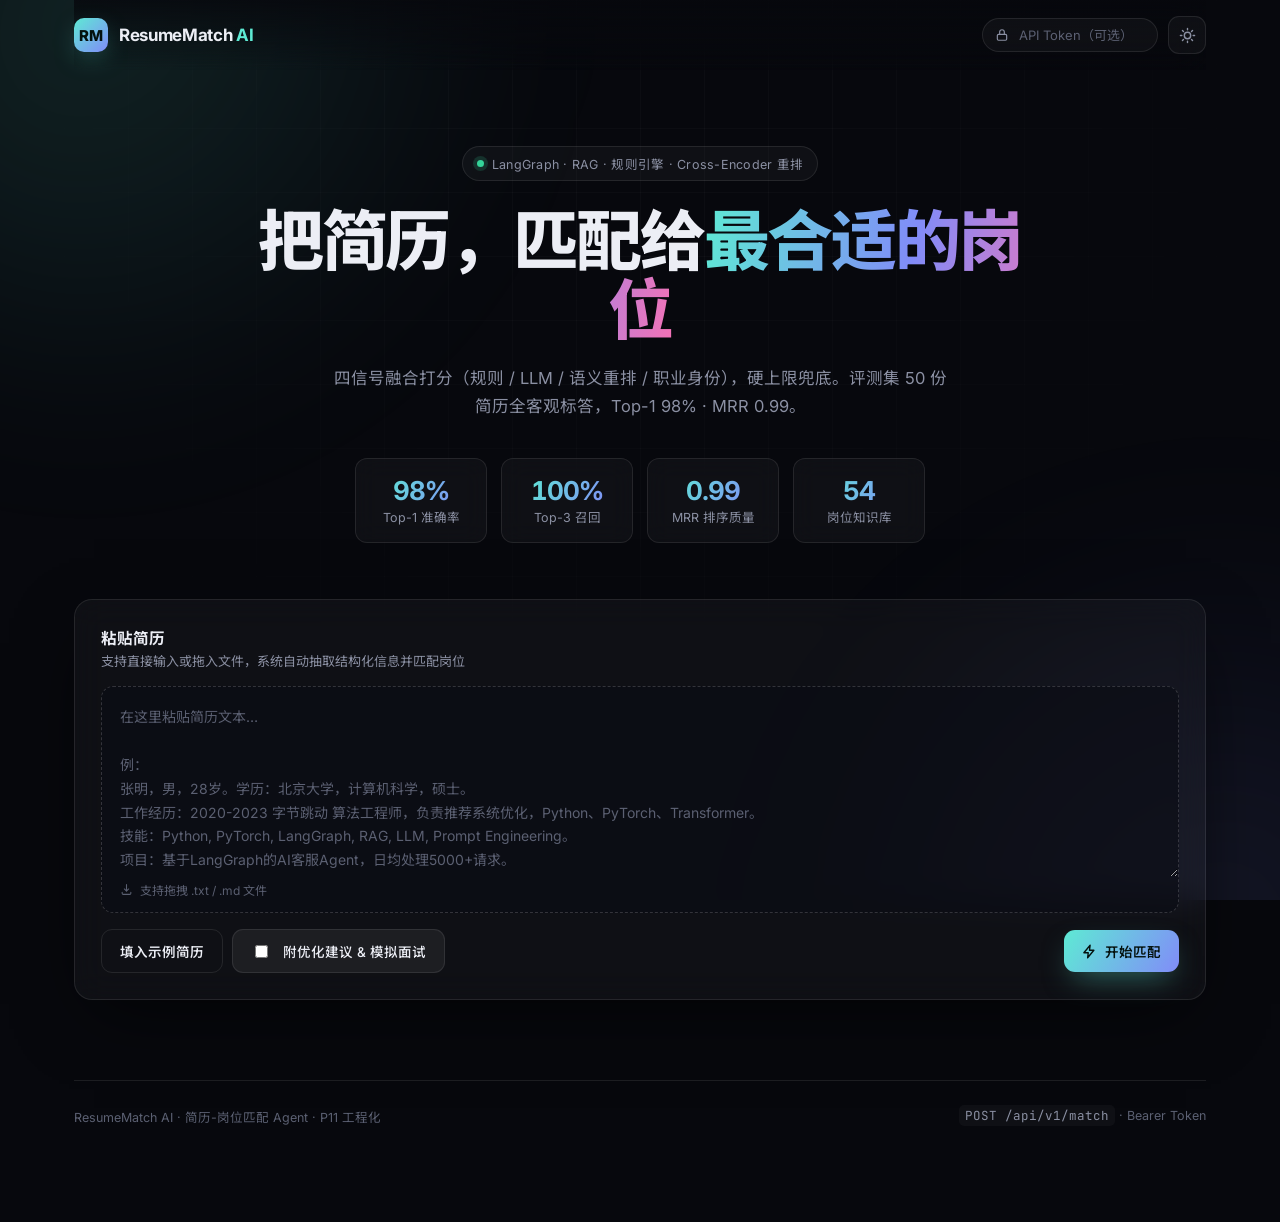
==== static/index.html @ 5d79029e "feat: P11 工程化落地——结构化API+鉴权+惊艳前端+Docker一键部署 - /api/v1/match 结构化接口(候选人画像+岗位排行+四信号明细) - Bearer Token鉴权(" ====
<!DOCTYPE html>
<html lang="zh-CN" data-theme="dark">
<head>
  <meta charset="UTF-8">
  <meta name="viewport" content="width=device-width, initial-scale=1.0">
  <title>ResumeMatch AI · 简历岗位智能匹配</title>
  <meta name="description" content="LangGraph + RAG + 规则引擎 + cross-encoder 重排的简历岗位匹配 Agent。Top-1 98% · MRR 0.99。">
  <link rel="preconnect" href="https://fonts.googleapis.com">
  <link rel="preconnect" href="https://fonts.gstatic.com" crossorigin>
  <link href="https://fonts.googleapis.com/css2?family=Inter:wght@400;500;600;700;800&family=JetBrains+Mono:wght@400;500&family=Noto+Sans+SC:wght@400;500;700;800&display=swap" rel="stylesheet">
  <link rel="stylesheet" href="/static/styles.css">
  <link rel="icon" href="data:image/svg+xml,%3Csvg xmlns='http://www.w3.org/2000/svg' viewBox='0 0 32 32'%3E%3Crect width='32' height='32' rx='8' fill='%23070708'/%3E%3Cpath d='M9 22V10l7 8 7-8v12' stroke='%235eead4' stroke-width='2.4' fill='none' stroke-linecap='round' stroke-linejoin='round'/%3E%3C/svg%3E">
</head>
<body>

<div class="aurora"></div>
<div class="grid-overlay"></div>

<div class="shell">

  <!-- Nav -->
  <nav class="nav">
    <div class="brand">
      <div class="brand-mark">RM</div>
      <span>ResumeMatch <span style="color:var(--accent)">AI</span></span>
    </div>
    <div class="nav-actions">
      <div class="token-field" id="tokenField">
        <svg width="14" height="14" viewBox="0 0 24 24" fill="none" stroke="currentColor" stroke-width="2" stroke-linecap="round"><rect x="4" y="11" width="16" height="10" rx="2"/><path d="M8 11V7a4 4 0 0 1 8 0v4"/></svg>
        <input id="tokenInput" type="password" placeholder="API Token（可选）" autocomplete="off">
      </div>
      <button class="icon-btn" id="themeBtn" title="切换主题">
        <svg width="17" height="17" viewBox="0 0 24 24" fill="none" stroke="currentColor" stroke-width="2" stroke-linecap="round"><circle cx="12" cy="12" r="4.5"/><path d="M12 2v2m0 16v2M4.9 4.9l1.4 1.4m11.4 11.4 1.4 1.4M2 12h2m16 0h2M4.9 19.1l1.4-1.4M17.7 6.3l1.4-1.4"/></svg>
      </button>
    </div>
  </nav>

  <!-- Hero -->
  <header class="hero">
    <div class="eyebrow"><span class="dot"></span> LangGraph · RAG · 规则引擎 · Cross-Encoder 重排</div>
    <h1>把简历，匹配给<span class="gradient-text">最合适的岗位</span></h1>
    <p>四信号融合打分（规则 / LLM / 语义重排 / 职业身份），硬上限兜底。评测集 50 份简历全客观标答，Top-1 98% · MRR 0.99。</p>
    <div class="stats">
      <div class="stat"><b>98%</b><span>Top-1 准确率</span></div>
      <div class="stat"><b>100%</b><span>Top-3 召回</span></div>
      <div class="stat"><b>0.99</b><span>MRR 排序质量</span></div>
      <div class="stat"><b>54</b><span>岗位知识库</span></div>
    </div>
  </header>

  <!-- Input panel -->
  <section class="card panel">
    <div class="panel-head">
      <div>
        <div class="panel-title">粘贴简历</div>
        <div class="panel-sub">支持直接输入或拖入文件，系统自动抽取结构化信息并匹配岗位</div>
      </div>
    </div>

    <div class="dropzone" id="dropzone">
      <textarea id="resumeInput" placeholder="在这里粘贴简历文本…&#10;&#10;例：&#10;张明，男，28岁。学历：北京大学，计算机科学，硕士。&#10;工作经历：2020-2023 字节跳动 算法工程师，负责推荐系统优化，Python、PyTorch、Transformer。&#10;技能：Python, PyTorch, LangGraph, RAG, LLM, Prompt Engineering。&#10;项目：基于LangGraph的AI客服Agent，日均处理5000+请求。"></textarea>
      <div class="drop-hint">
        <svg width="13" height="13" viewBox="0 0 24 24" fill="none" stroke="currentColor" stroke-width="2" stroke-linecap="round"><path d="M12 3v12m0 0-4-4m4 4 4-4"/><path d="M4 17v2a2 2 0 0 0 2 2h12a2 2 0 0 0 2-2v-2"/></svg>
        支持拖拽 .txt / .md 文件
      </div>
    </div>

    <div class="toolbar">
      <div class="toolbar-left">
        <button class="btn btn-ghost" id="sampleBtn" type="button">填入示例简历</button>
        <label class="btn" style="font-weight:500">
          <input type="checkbox" id="adviceToggle" style="accent-color:var(--accent)">
          &nbsp;附优化建议 & 模拟面试
        </label>
      </div>
      <button class="btn btn-primary" id="matchBtn">
        <svg width="15" height="15" viewBox="0 0 24 24" fill="none" stroke="currentColor" stroke-width="2.2" stroke-linecap="round" stroke-linejoin="round"><path d="M13 2 3 14h7l-1 8 10-12h-7l1-8Z"/></svg>
        开始匹配
      </button>
    </div>
  </section>

  <!-- Results -->
  <section id="results">
    <div class="section-label">候选人画像</div>
    <div class="card candidate" id="candidateCard" style="display:none"></div>

    <div class="section-label">岗位匹配排行</div>
    <div class="matches" id="matchesList"></div>

    <div class="tabs" id="adviceTabs" style="display:none">
      <button class="tab active" data-panel="advice">简历优化建议</button>
      <button class="tab" data-panel="interview">模拟面试题</button>
      <button class="tab" data-panel="debug">信号明细</button>
    </div>
    <div class="card tab-panel active" id="panel-advice"></div>
    <div class="card tab-panel" id="panel-interview"></div>
    <div class="card tab-panel" id="panel-debug"></div>
  </section>

  <footer class="footer">
    <span>ResumeMatch AI · 简历-岗位匹配 Agent · P11 工程化</span>
    <span><code>POST /api/v1/match</code> · Bearer Token</span>
  </footer>
</div>

<div class="toast" id="toast"></div>

<svg width="0" height="0" style="position:absolute">
  <defs>
    <linearGradient id="scoreGrad" x1="0%" y1="0%" x2="100%" y2="100%">
      <stop offset="0%" stop-color="#5eead4"/>
      <stop offset="100%" stop-color="#818cf8"/>
    </linearGradient>
  </defs>
</svg>

<script src="/static/app.js"></script>
</body>
</html>
---- static/styles.css ----
/* ============================================================
   ResumeMatch AI — Design System
   Aesthetic: Linear / Vercel / shadcn inspired
   Dark-first, glassmorphism, gradient mesh, motion.
   ============================================================ */

:root {
  --bg: #07080d;
  --bg-2: #0b0d15;
  --surface: rgba(255, 255, 255, 0.035);
  --surface-2: rgba(255, 255, 255, 0.06);
  --border: rgba(255, 255, 255, 0.09);
  --border-strong: rgba(255, 255, 255, 0.16);
  --text: #eceef5;
  --muted: #8b90a3;
  --faint: #5b6072;
  --accent: #5eead4;
  --accent-2: #818cf8;
  --accent-3: #f472b6;
  --success: #34d399;
  --warn: #fbbf24;
  --danger: #f87171;
  --radius: 18px;
  --radius-sm: 12px;
  --shadow: 0 24px 70px -20px rgba(0, 0, 0, 0.75);
  --font: "Inter", "Noto Sans SC", system-ui, -apple-system, sans-serif;
  --mono: "JetBrains Mono", ui-monospace, monospace;
}

[data-theme="light"] {
  --bg: #f6f7fb;
  --bg-2: #eef0f7;
  --surface: rgba(255, 255, 255, 0.72);
  --surface-2: rgba(255, 255, 255, 0.9);
  --border: rgba(15, 20, 40, 0.09);
  --border-strong: rgba(15, 20, 40, 0.16);
  --text: #12141c;
  --muted: #5c6172;
  --faint: #8a8fa0;
  --accent: #0d9488;
  --accent-2: #4f46e5;
  --accent-3: #db2777;
  --shadow: 0 24px 60px -24px rgba(20, 30, 60, 0.25);
}

* { box-sizing: border-box; }

html, body { height: 100%; }

body {
  margin: 0;
  font-family: var(--font);
  background: var(--bg);
  color: var(--text);
  -webkit-font-smoothing: antialiased;
  overflow-x: hidden;
  transition: background 0.4s ease, color 0.4s ease;
}

/* ---------- ambient background ---------- */
.aurora {
  position: fixed;
  inset: 0;
  z-index: -2;
  overflow: hidden;
  pointer-events: none;
}
.aurora::before,
.aurora::after {
  content: "";
  position: absolute;
  width: 60vw;
  height: 60vw;
  border-radius: 50%;
  filter: blur(90px);
  opacity: 0.5;
  animation: drift 22s ease-in-out infinite alternate;
}
.aurora::before {
  background: radial-gradient(circle at 30% 30%, rgba(94, 234, 212, 0.28), transparent 60%);
  top: -18vw;
  left: -12vw;
}
.aurora::after {
  background: radial-gradient(circle at 70% 70%, rgba(129, 140, 248, 0.26), transparent 60%);
  bottom: -22vw;
  right: -14vw;
  animation-delay: -8s;
}
.grid-overlay {
  position: fixed;
  inset: 0;
  z-index: -1;
  pointer-events: none;
  background-image:
    linear-gradient(rgba(255, 255, 255, 0.022) 1px, transparent 1px),
    linear-gradient(90deg, rgba(255, 255, 255, 0.022) 1px, transparent 1px);
  background-size: 64px 64px;
  mask-image: radial-gradient(ellipse at 50% 0%, #000 20%, transparent 75%);
}
[data-theme="light"] .grid-overlay {
  background-image:
    linear-gradient(rgba(15, 20, 40, 0.035) 1px, transparent 1px),
    linear-gradient(90deg, rgba(15, 20, 40, 0.035) 1px, transparent 1px);
}

@keyframes drift {
  from { transform: translate3d(0, 0, 0) scale(1); }
  to   { transform: translate3d(4vw, 3vw, 0) scale(1.12); }
}

/* ---------- layout ---------- */
.shell {
  max-width: 1180px;
  margin: 0 auto;
  padding: 0 24px 96px;
}

/* ---------- nav ---------- */
.nav {
  position: sticky;
  top: 0;
  z-index: 50;
  display: flex;
  align-items: center;
  justify-content: space-between;
  gap: 16px;
  padding: 16px 0;
  backdrop-filter: blur(18px);
  background: linear-gradient(to bottom, color-mix(in srgb, var(--bg) 82%, transparent), transparent);
}
.brand {
  display: flex;
  align-items: center;
  gap: 11px;
  font-weight: 700;
  letter-spacing: -0.02em;
  font-size: 17px;
}
.brand-mark {
  width: 34px;
  height: 34px;
  border-radius: 10px;
  display: grid;
  place-items: center;
  background: linear-gradient(135deg, var(--accent), var(--accent-2));
  color: #04110e;
  font-weight: 800;
  font-size: 15px;
  box-shadow: 0 8px 26px -8px rgba(94, 234, 212, 0.55);
}
.nav-actions { display: flex; align-items: center; gap: 10px; }

.token-field {
  display: flex;
  align-items: center;
  gap: 8px;
  padding: 7px 12px;
  border: 1px solid var(--border);
  border-radius: 999px;
  background: var(--surface);
  transition: border-color 0.2s ease;
}
.token-field:focus-within { border-color: var(--accent); }
.token-field svg { color: var(--muted); flex: none; }
.token-field input {
  width: 128px;
  border: 0;
  outline: 0;
  background: transparent;
  color: var(--text);
  font: inherit;
  font-size: 13px;
}
.token-field input::placeholder { color: var(--faint); }

.icon-btn {
  width: 38px;
  height: 38px;
  display: grid;
  place-items: center;
  border: 1px solid var(--border);
  border-radius: 11px;
  background: var(--surface);
  color: var(--muted);
  cursor: pointer;
  transition: all 0.2s ease;
}
.icon-btn:hover { color: var(--text); border-color: var(--border-strong); transform: translateY(-1px); }

/* ---------- hero ---------- */
.hero { padding: 76px 0 44px; text-align: center; }
.eyebrow {
  display: inline-flex;
  align-items: center;
  gap: 8px;
  padding: 7px 14px;
  border: 1px solid var(--border);
  border-radius: 999px;
  background: var(--surface);
  color: var(--muted);
  font-size: 12.5px;
  letter-spacing: 0.02em;
  margin-bottom: 26px;
}
.eyebrow .dot {
  width: 7px; height: 7px; border-radius: 50%;
  background: var(--success);
  box-shadow: 0 0 0 4px rgba(52, 211, 153, 0.16);
  animation: pulse 2.4s ease-in-out infinite;
}
@keyframes pulse {
  0%, 100% { box-shadow: 0 0 0 4px rgba(52, 211, 153, 0.16); }
  50% { box-shadow: 0 0 0 8px rgba(52, 211, 153, 0.05); }
}

h1 {
  margin: 0 auto 20px;
  max-width: 820px;
  font-size: clamp(38px, 6vw, 66px);
  line-height: 1.04;
  letter-spacing: -0.035em;
  font-weight: 800;
}
.gradient-text {
  background: linear-gradient(100deg, var(--accent) 0%, var(--accent-2) 55%, var(--accent-3) 100%);
  -webkit-background-clip: text;
  background-clip: text;
  color: transparent;
}
.hero p {
  margin: 0 auto;
  max-width: 620px;
  color: var(--muted);
  font-size: 16.5px;
  line-height: 1.7;
}

.stats {
  display: flex;
  justify-content: center;
  gap: 14px;
  flex-wrap: wrap;
  margin-top: 38px;
}
.stat {
  min-width: 132px;
  padding: 16px 22px;
  border: 1px solid var(--border);
  border-radius: var(--radius-sm);
  background: var(--surface);
  backdrop-filter: blur(12px);
}
.stat b {
  display: block;
  font-size: 26px;
  letter-spacing: -0.03em;
  font-variant-numeric: tabular-nums;
  background: linear-gradient(120deg, var(--accent), var(--accent-2));
  -webkit-background-clip: text;
  background-clip: text;
  color: transparent;
}
.stat span { color: var(--muted); font-size: 12.5px; }

/* ---------- cards ---------- */
.card {
  border: 1px solid var(--border);
  border-radius: var(--radius);
  background: var(--surface);
  backdrop-filter: blur(16px);
  box-shadow: var(--shadow);
}

/* ---------- input panel ---------- */
.panel { padding: 26px; margin-top: 12px; }
.panel-head {
  display: flex;
  align-items: center;
  justify-content: space-between;
  gap: 14px;
  margin-bottom: 16px;
  flex-wrap: wrap;
}
.panel-title { font-weight: 700; font-size: 15.5px; letter-spacing: -0.01em; }
.panel-sub { color: var(--muted); font-size: 13px; margin-top: 3px; }

.dropzone {
  position: relative;
  border: 1.5px dashed var(--border-strong);
  border-radius: var(--radius-sm);
  transition: all 0.22s ease;
  background: color-mix(in srgb, var(--bg-2) 60%, transparent);
}
.dropzone.dragover {
  border-color: var(--accent);
  background: color-mix(in srgb, var(--accent) 8%, transparent);
  box-shadow: 0 0 0 4px rgba(94, 234, 212, 0.08);
}
.dropzone textarea {
  width: 100%;
  min-height: 190px;
  resize: vertical;
  border: 0;
  outline: 0;
  background: transparent;
  color: var(--text);
  font: inherit;
  font-size: 14px;
  line-height: 1.7;
  padding: 18px;
}
.dropzone textarea::placeholder { color: var(--faint); }
.drop-hint {
  display: flex;
  align-items: center;
  gap: 7px;
  padding: 0 18px 14px;
  color: var(--faint);
  font-size: 12px;
}

.toolbar {
  display: flex;
  align-items: center;
  justify-content: space-between;
  gap: 12px;
  margin-top: 16px;
  flex-wrap: wrap;
}
.toolbar-left { display: flex; gap: 9px; flex-wrap: wrap; }

.btn {
  display: inline-flex;
  align-items: center;
  gap: 8px;
  padding: 11px 18px;
  border-radius: 11px;
  border: 1px solid var(--border);
  background: var(--surface-2);
  color: var(--text);
  font: inherit;
  font-size: 13.5px;
  font-weight: 600;
  cursor: pointer;
  transition: all 0.2s ease;
  white-space: nowrap;
}
.btn:hover { border-color: var(--border-strong); transform: translateY(-1px); }
.btn:active { transform: translateY(0); }
.btn:disabled { opacity: 0.5; cursor: not-allowed; transform: none; }
.btn-primary {
  border: 0;
  color: #04110e;
  background: linear-gradient(120deg, var(--accent), var(--accent-2));
  box-shadow: 0 12px 30px -10px rgba(94, 234, 212, 0.5);
}
.btn-primary:hover { filter: brightness(1.06); box-shadow: 0 16px 36px -10px rgba(94, 234, 212, 0.6); }
.btn-ghost { background: transparent; }
.spinner {
  width: 15px; height: 15px;
  border: 2px solid rgba(4, 17, 14, 0.25);
  border-top-color: #04110e;
  border-radius: 50%;
  animation: spin 0.8s linear infinite;
}
@keyframes spin { to { transform: rotate(360deg); } }

/* ---------- results ---------- */
#results { display: none; margin-top: 40px; }
#results.show { display: block; animation: rise 0.5s cubic-bezier(0.22, 1, 0.36, 1); }
@keyframes rise {
  from { opacity: 0; transform: translateY(18px); }
  to { opacity: 1; transform: translateY(0); }
}

.section-label {
  display: flex;
  align-items: center;
  gap: 10px;
  margin: 34px 0 16px;
  color: var(--muted);
  font-size: 12.5px;
  font-weight: 600;
  letter-spacing: 0.08em;
  text-transform: uppercase;
}
.section-label::after {
  content: "";
  flex: 1;
  height: 1px;
  background: linear-gradient(to right, var(--border), transparent);
}

.candidate {
  display: grid;
  grid-template-columns: auto 1fr;
  gap: 22px;
  padding: 26px;
  align-items: start;
}
.avatar {
  width: 64px; height: 64px;
  border-radius: 18px;
  display: grid;
  place-items: center;
  font-size: 24px;
  font-weight: 800;
  color: #04110e;
  background: linear-gradient(135deg, var(--accent), var(--accent-2));
  box-shadow: 0 14px 34px -12px rgba(94, 234, 212, 0.55);
}
.cand-name { font-size: 22px; font-weight: 800; letter-spacing: -0.02em; }
.cand-role { color: var(--accent); font-size: 13.5px; font-weight: 600; margin-top: 3px; }
.cand-meta { display: flex; gap: 16px; flex-wrap: wrap; margin-top: 12px; color: var(--muted); font-size: 13px; }
.cand-meta span { display: inline-flex; align-items: center; gap: 6px; }
.chips { display: flex; gap: 7px; flex-wrap: wrap; margin-top: 15px; }
.chip {
  padding: 5px 11px;
  border-radius: 999px;
  border: 1px solid var(--border);
  background: var(--surface-2);
  color: var(--muted);
  font-size: 12px;
  transition: all 0.18s ease;
}
.chip:hover { color: var(--text); border-color: var(--border-strong); }
.cand-project {
  margin-top: 16px;
  padding: 13px 15px;
  border-left: 2px solid var(--accent);
  border-radius: 0 10px 10px 0;
  background: color-mix(in srgb, var(--accent) 6%, transparent);
  color: var(--muted);
  font-size: 13px;
  line-height: 1.65;
}

/* match list */
.matches { display: flex; flex-direction: column; gap: 12px; }
.match {
  display: grid;
  grid-template-columns: 46px 1fr auto;
  gap: 18px;
  align-items: center;
  padding: 18px 22px;
  border: 1px solid var(--border);
  border-radius: var(--radius-sm);
  background: var(--surface);
  transition: all 0.24s ease;
  opacity: 0;
  transform: translateY(12px);
  animation: rise 0.45s cubic-bezier(0.22, 1, 0.36, 1) forwards;
}
.match:hover {
  border-color: var(--border-strong);
  background: var(--surface-2);
  transform: translateX(3px);
}
.match.top {
  border-color: color-mix(in srgb, var(--accent) 40%, var(--border));
  background: linear-gradient(120deg, color-mix(in srgb, var(--accent) 7%, transparent), var(--surface));
}
.rank {
  width: 40px; height: 40px;
  border-radius: 12px;
  display: grid;
  place-items: center;
  font-weight: 800;
  font-size: 15px;
  font-variant-numeric: tabular-nums;
  color: var(--muted);
  background: var(--surface-2);
  border: 1px solid var(--border);
}
.match.top .rank {
  color: #04110e;
  background: linear-gradient(135deg, var(--accent), var(--accent-2));
  border: 0;
  box-shadow: 0 10px 24px -8px rgba(94, 234, 212, 0.5);
}
.match-body { min-width: 0; }
.match-title { font-weight: 700; font-size: 15.5px; letter-spacing: -0.01em; }
.match-reason {
  color: var(--muted);
  font-size: 12.8px;
  line-height: 1.6;
  margin-top: 5px;
  display: -webkit-box;
  -webkit-line-clamp: 2;
  -webkit-box-orient: vertical;
  overflow: hidden;
}
.signals { display: flex; gap: 10px; margin-top: 10px; flex-wrap: wrap; }
.signal { display: flex; align-items: center; gap: 6px; font-size: 11.5px; color: var(--faint); }
.signal .bar {
  width: 46px; height: 4px;
  border-radius: 999px;
  background: var(--surface-2);
  overflow: hidden;
}
.signal .bar i {
  display: block;
  height: 100%;
  border-radius: 999px;
  background: linear-gradient(90deg, var(--accent), var(--accent-2));
  width: 0;
  transition: width 0.9s cubic-bezier(0.22, 1, 0.36, 1);
}
.signal b { color: var(--muted); font-variant-numeric: tabular-nums; font-weight: 600; }

.score-ring {
  --pct: 0;
  width: 74px; height: 74px;
  position: relative;
  display: grid;
  place-items: center;
  flex: none;
}
.score-ring svg { transform: rotate(-90deg); }
.score-ring .track { stroke: var(--surface-2); }
.score-ring .progress {
  stroke: url(#scoreGrad);
  stroke-linecap: round;
  stroke-dasharray: 201;
  stroke-dashoffset: 201;
  transition: stroke-dashoffset 1.1s cubic-bezier(0.22, 1, 0.36, 1);
}
.score-ring .num {
  position: absolute;
  font-size: 19px;
  font-weight: 800;
  letter-spacing: -0.03em;
  font-variant-numeric: tabular-nums;
}

/* tabs */
.tabs { display: flex; gap: 6px; margin: 34px 0 16px; flex-wrap: wrap; }
.tab {
  padding: 9px 16px;
  border-radius: 10px;
  border: 1px solid transparent;
  background: transparent;
  color: var(--muted);
  font: inherit;
  font-size: 13.5px;
  font-weight: 600;
  cursor: pointer;
  transition: all 0.2s ease;
}
.tab:hover { color: var(--text); background: var(--surface); }
.tab.active {
  color: var(--text);
  border-color: var(--border);
  background: var(--surface-2);
}
.tab-panel { display: none; padding: 24px; }
.tab-panel.active { display: block; animation: rise 0.35s ease; }
.tab-panel pre {
  margin: 0;
  white-space: pre-wrap;
  word-break: break-word;
  font-family: var(--font);
  font-size: 13.5px;
  line-height: 1.8;
  color: var(--text);
}

/* ---------- states ---------- */
.empty {
  padding: 60px 20px;
  text-align: center;
  color: var(--faint);
  font-size: 13.5px;
}
.toast {
  position: fixed;
  left: 50%;
  bottom: 30px;
  transform: translate(-50%, 20px);
  padding: 13px 20px;
  border-radius: 12px;
  border: 1px solid rgba(248, 113, 113, 0.35);
  background: rgba(40, 12, 16, 0.92);
  color: #fecaca;
  font-size: 13.5px;
  box-shadow: var(--shadow);
  opacity: 0;
  pointer-events: none;
  transition: all 0.3s ease;
  z-index: 100;
  max-width: min(90vw, 560px);
}
.toast.show { opacity: 1; transform: translate(-50%, 0); }

/* skeleton */
.skeleton { display: flex; flex-direction: column; gap: 12px; }
.sk {
  height: 96px;
  border-radius: var(--radius-sm);
  background: linear-gradient(100deg, var(--surface) 30%, var(--surface-2) 50%, var(--surface) 70%);
  background-size: 220% 100%;
  animation: shimmer 1.4s linear infinite;
}
@keyframes shimmer { to { background-position: -220% 0; } }

/* footer */
.footer {
  margin-top: 80px;
  padding-top: 26px;
  border-top: 1px solid var(--border);
  display: flex;
  justify-content: space-between;
  gap: 14px;
  flex-wrap: wrap;
  color: var(--faint);
  font-size: 12.5px;
}
.footer code {
  font-family: var(--mono);
  color: var(--muted);
  background: var(--surface);
  padding: 2px 6px;
  border-radius: 5px;
}

/* ---------- responsive ---------- */
@media (max-width: 720px) {
  .shell { padding: 0 16px 64px; }
  .hero { padding: 52px 0 30px; }
  .candidate { grid-template-columns: 1fr; }
  .match { grid-template-columns: 38px 1fr; }
  .score-ring { grid-column: 2; width: 100%; height: 46px; justify-content: flex-start; }
  .score-ring svg { display: none; }
  .score-ring .num { position: static; font-size: 17px; }
  .token-field input { width: 84px; }
  .toolbar { flex-direction: column; align-items: stretch; }
  .toolbar .btn-primary { justify-content: center; }
}

@media (prefers-reduced-motion: reduce) {
  *, *::before, *::after { animation: none !important; transition: none !important; }
}
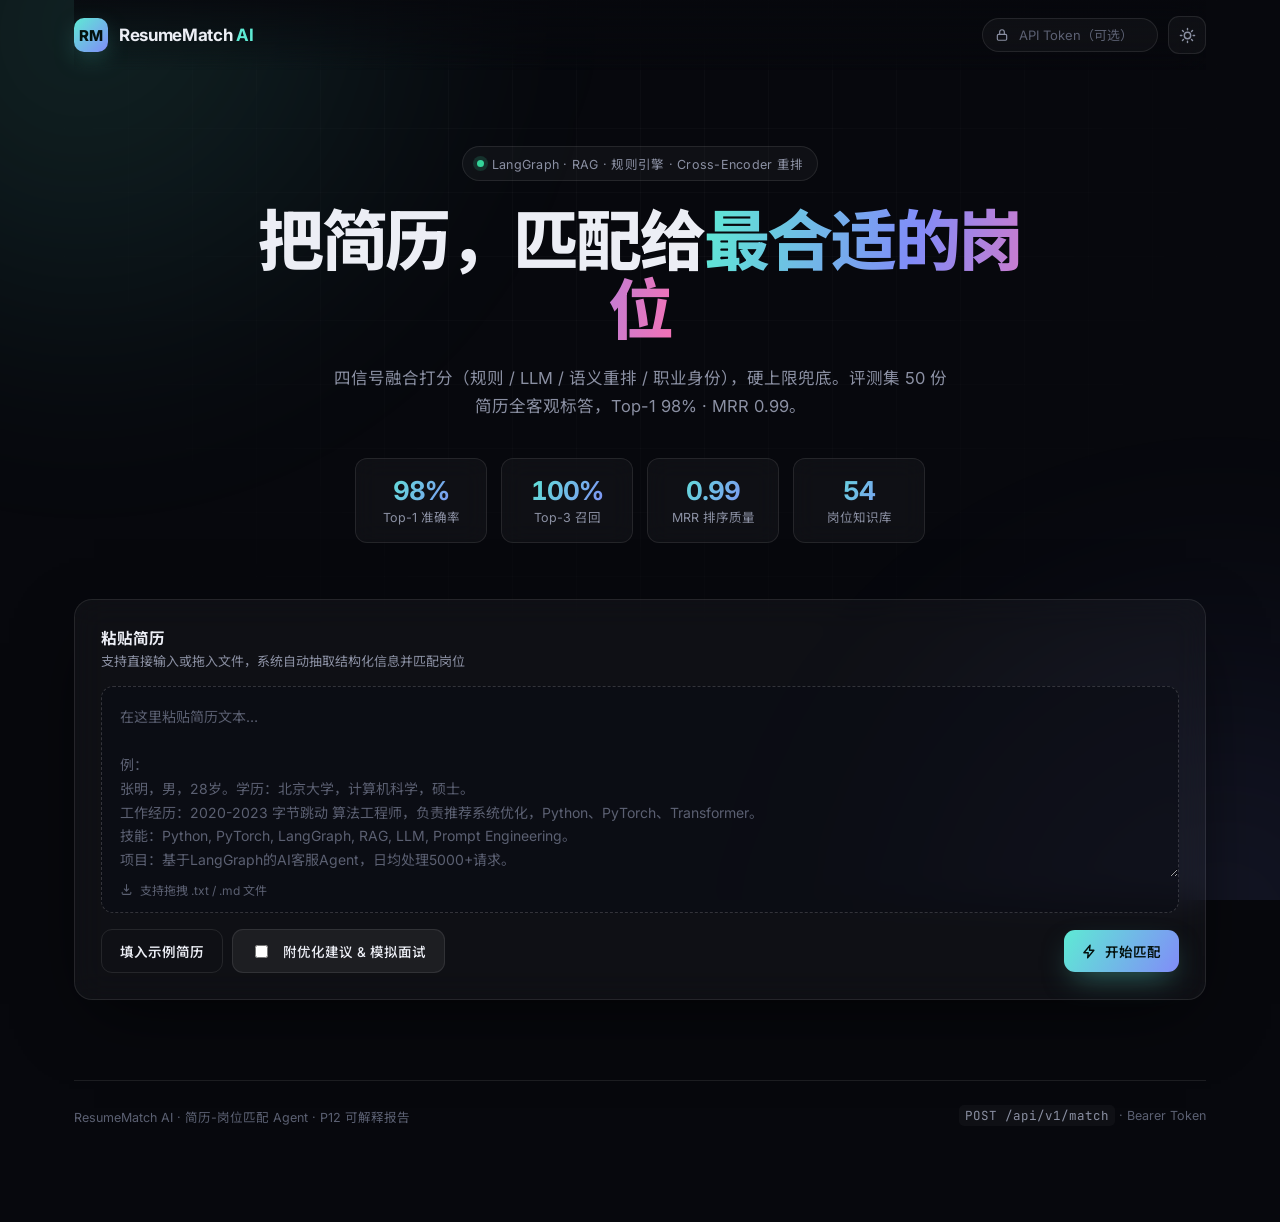
==== commit 8428defc: "feat: P12 可解释报告——把分数翻译成人话，零LLM幻觉风险 - explain.py 解释层：Top-1总评+逐岗位解读(verdict/职业身份/年限/学历/硬上限/技能命中缺口) - 事" ====
--- a/static/index.html
+++ b/static/index.html
@@ -89,17 +89,19 @@
     <div class="matches" id="matchesList"></div>
 
     <div class="tabs" id="adviceTabs" style="display:none">
-      <button class="tab active" data-panel="advice">简历优化建议</button>
+      <button class="tab active" data-panel="explanation">匹配解读</button>
+      <button class="tab" data-panel="advice">简历优化建议</button>
       <button class="tab" data-panel="interview">模拟面试题</button>
       <button class="tab" data-panel="debug">信号明细</button>
     </div>
-    <div class="card tab-panel active" id="panel-advice"></div>
+    <div class="card tab-panel active" id="panel-explanation"></div>
+    <div class="card tab-panel" id="panel-advice"></div>
     <div class="card tab-panel" id="panel-interview"></div>
     <div class="card tab-panel" id="panel-debug"></div>
   </section>
 
   <footer class="footer">
-    <span>ResumeMatch AI · 简历-岗位匹配 Agent · P11 工程化</span>
+    <span>ResumeMatch AI · 简历-岗位匹配 Agent · P12 可解释报告</span>
     <span><code>POST /api/v1/match</code> · Bearer Token</span>
   </footer>
 </div>
--- a/static/styles.css
+++ b/static/styles.css
@@ -40,6 +40,9 @@
   --accent: #0d9488;
   --accent-2: #4f46e5;
   --accent-3: #db2777;
+  --success: #059669;
+  --warn: #b45309;
+  --danger: #dc2626;
   --shadow: 0 24px 60px -24px rgba(20, 30, 60, 0.25);
 }
 
@@ -624,6 +627,52 @@
   border-radius: 5px;
 }
 
+/* ---------- P12: 可解释报告 ---------- */
+.chip-hit {
+  color: var(--success);
+  border-color: color-mix(in srgb, var(--success) 32%, var(--border));
+  background: color-mix(in srgb, var(--success) 9%, transparent);
+}
+.chip-gap {
+  color: var(--warn);
+  border-color: color-mix(in srgb, var(--warn) 32%, var(--border));
+  background: color-mix(in srgb, var(--warn) 9%, transparent);
+}
+.match-skills { display: flex; flex-wrap: wrap; gap: 6px; margin-top: 9px; }
+.match-skills .chip { padding: 3px 9px; font-size: 11px; }
+
+.x-summary { margin-bottom: 20px; }
+.x-summary p {
+  margin: 0 0 9px;
+  color: var(--muted);
+  font-size: 13.5px;
+  line-height: 1.7;
+}
+.x-summary p:first-child { color: var(--text); font-size: 14.5px; font-weight: 500; }
+.x-rows { display: flex; flex-direction: column; gap: 12px; }
+.x-row {
+  padding: 15px 17px;
+  border: 1px solid var(--border);
+  border-radius: var(--radius-sm);
+  background: var(--surface-2);
+  font-size: 13px;
+  color: var(--muted);
+  line-height: 1.75;
+}
+.x-job { font-weight: 700; color: var(--text); font-size: 14px; margin-bottom: 6px; }
+.x-verdict {
+  display: inline-block;
+  margin-bottom: 6px;
+  padding: 2px 9px;
+  border-radius: 999px;
+  font-size: 11.5px;
+  font-weight: 600;
+  color: var(--accent);
+  border: 1px solid color-mix(in srgb, var(--accent) 35%, var(--border));
+  background: color-mix(in srgb, var(--accent) 8%, transparent);
+}
+.x-warn { color: var(--warn); }
+
 /* ---------- responsive ---------- */
 @media (max-width: 720px) {
   .shell { padding: 0 16px 64px; }
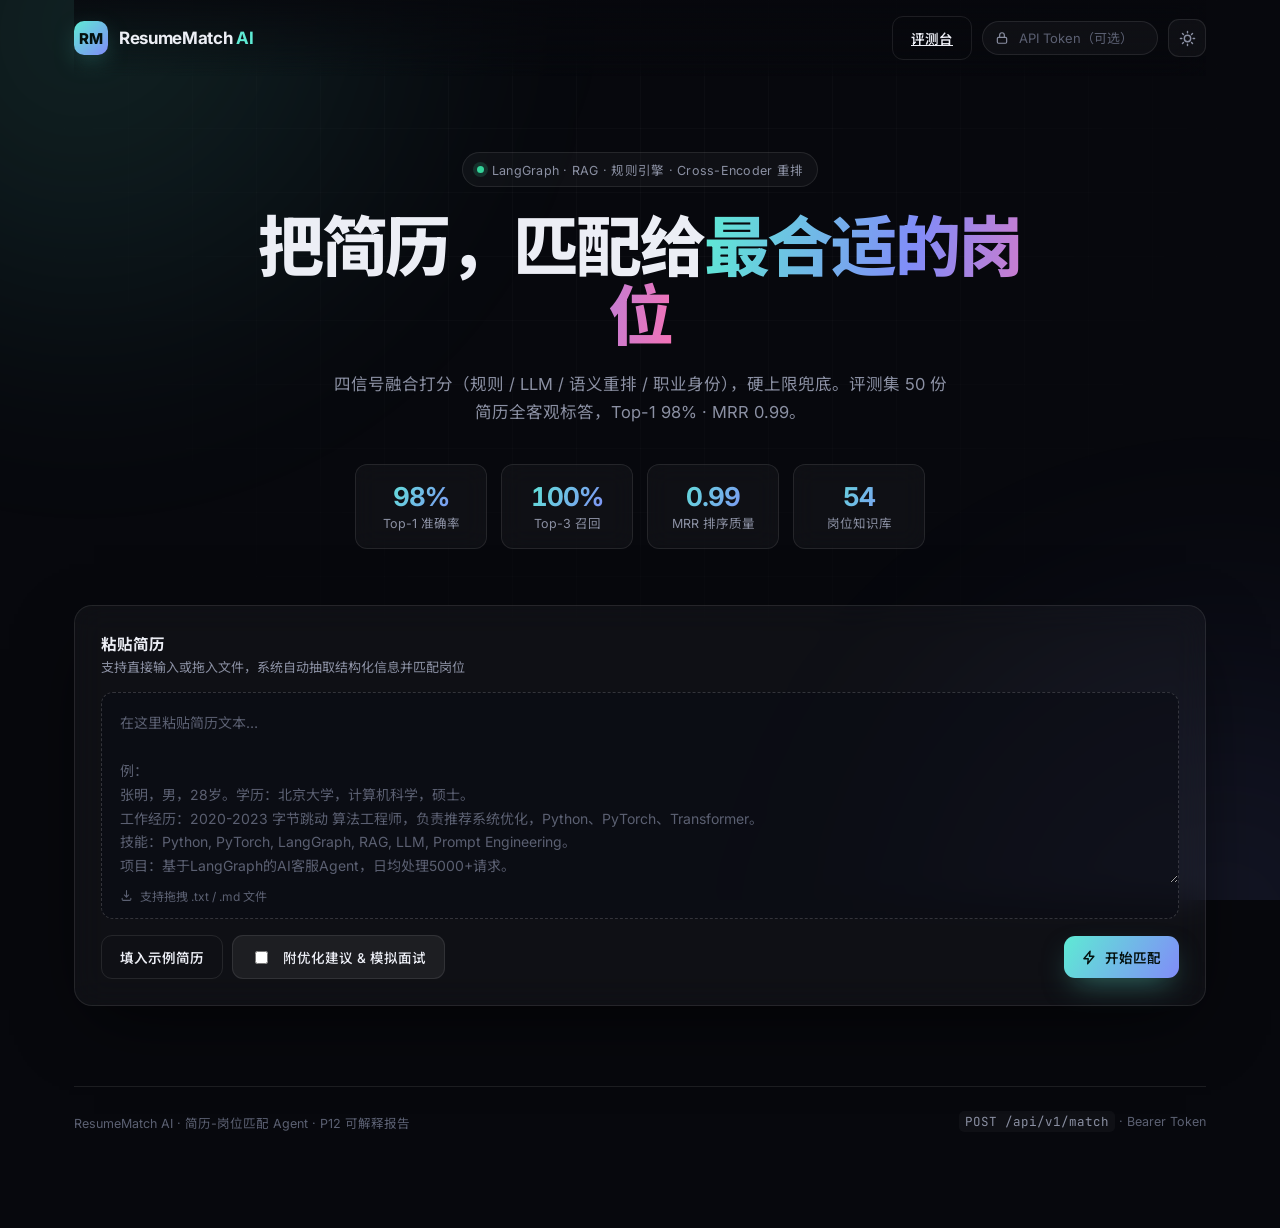
==== commit 4e26c6de: "feat: P13 稳定性评测 + 在线评测台（含诚实负结果） 稳定性评测 - eval/stability_eval.py：同一简历重复跑 N 次，量化 Top-1 翻转率 /   标答跨重复命中率" ====
--- a/static/index.html
+++ b/static/index.html
@@ -25,6 +25,7 @@
       <span>ResumeMatch <span style="color:var(--accent)">AI</span></span>
     </div>
     <div class="nav-actions">
+      <a class="btn btn-ghost" href="/eval">评测台</a>
       <div class="token-field" id="tokenField">
         <svg width="14" height="14" viewBox="0 0 24 24" fill="none" stroke="currentColor" stroke-width="2" stroke-linecap="round"><rect x="4" y="11" width="16" height="10" rx="2"/><path d="M8 11V7a4 4 0 0 1 8 0v4"/></svg>
         <input id="tokenInput" type="password" placeholder="API Token（可选）" autocomplete="off">
--- a/static/styles.css
+++ b/static/styles.css
@@ -673,6 +673,108 @@
 }
 .x-warn { color: var(--warn); }
 
+/* ---------- P13: 在线评测台 ---------- */
+.btn-row { display: flex; gap: 8px; flex-wrap: wrap; }
+.btn-row .btn { font-size: 12.5px; padding: 7px 13px; }
+.panel-head { display: flex; align-items: center; justify-content: space-between; gap: 14px; flex-wrap: wrap; }
+.eval-note {
+  margin-top: 14px;
+  padding: 12px 14px;
+  border: 1px dashed var(--border);
+  border-radius: 10px;
+  color: var(--muted);
+  font-size: 12.5px;
+  line-height: 1.7;
+  background: var(--surface);
+}
+.eval-note code { font-family: var(--mono); color: var(--accent); }
+
+.metrics {
+  display: grid;
+  grid-template-columns: repeat(5, 1fr);
+  gap: 14px;
+  margin: 26px 0 30px;
+}
+.metric {
+  padding: 20px 18px;
+  border: 1px solid var(--border);
+  border-radius: var(--radius-sm);
+  background: linear-gradient(160deg, var(--surface), var(--surface-2));
+  text-align: center;
+}
+.metric b {
+  display: block;
+  font-size: 32px;
+  font-weight: 800;
+  letter-spacing: -0.02em;
+  font-variant-numeric: tabular-nums;
+  background: linear-gradient(120deg, var(--accent), var(--accent-2));
+  -webkit-background-clip: text;
+  background-clip: text;
+  -webkit-text-fill-color: transparent;
+  margin-bottom: 6px;
+}
+.metric span { color: var(--muted); font-size: 12.5px; }
+
+.sliders { display: flex; flex-direction: column; gap: 16px; margin-top: 18px; }
+.slider-row { display: grid; grid-template-columns: 90px 1fr 56px; gap: 14px; align-items: center; }
+.slider-row label { color: var(--muted); font-size: 13px; }
+.slider-row input[type="range"] {
+  width: 100%;
+  accent-color: var(--accent);
+  height: 4px;
+}
+.slider-row output {
+  font-family: var(--mono);
+  font-size: 13px;
+  color: var(--text);
+  text-align: right;
+  font-variant-numeric: tabular-nums;
+}
+.preset {
+  font: inherit;
+  font-size: 12px;
+  padding: 5px 12px;
+  border-radius: 999px;
+  border: 1px solid var(--border);
+  background: var(--surface-2);
+  color: var(--muted);
+  cursor: pointer;
+  transition: all 0.18s ease;
+}
+.preset:hover { color: var(--text); border-color: var(--accent); }
+.eval-controls { display: flex; align-items: center; gap: 16px; flex-wrap: wrap; margin-top: 18px; }
+
+.eval-table-wrap { margin-top: 14px; overflow-x: auto; }
+.eval-table { width: 100%; border-collapse: collapse; font-size: 13px; }
+.eval-table th {
+  text-align: left;
+  color: var(--muted);
+  font-weight: 600;
+  font-size: 12px;
+  padding: 8px 10px;
+  border-bottom: 1px solid var(--border);
+}
+.eval-table td {
+  padding: 9px 10px;
+  border-bottom: 1px solid var(--border);
+  color: var(--muted);
+  vertical-align: top;
+}
+.eval-table tr:hover td { color: var(--text); }
+.eval-ok {
+  margin-top: 14px;
+  padding: 16px;
+  border-radius: 10px;
+  border: 1px solid color-mix(in srgb, var(--success) 35%, var(--border));
+  background: color-mix(in srgb, var(--success) 8%, transparent);
+  color: var(--success);
+  font-size: 13.5px;
+  font-weight: 500;
+}
+.tag-ok { color: var(--success); font-weight: 600; }
+.tag-warn { color: var(--warn); font-weight: 600; }
+
 /* ---------- responsive ---------- */
 @media (max-width: 720px) {
   .shell { padding: 0 16px 64px; }
